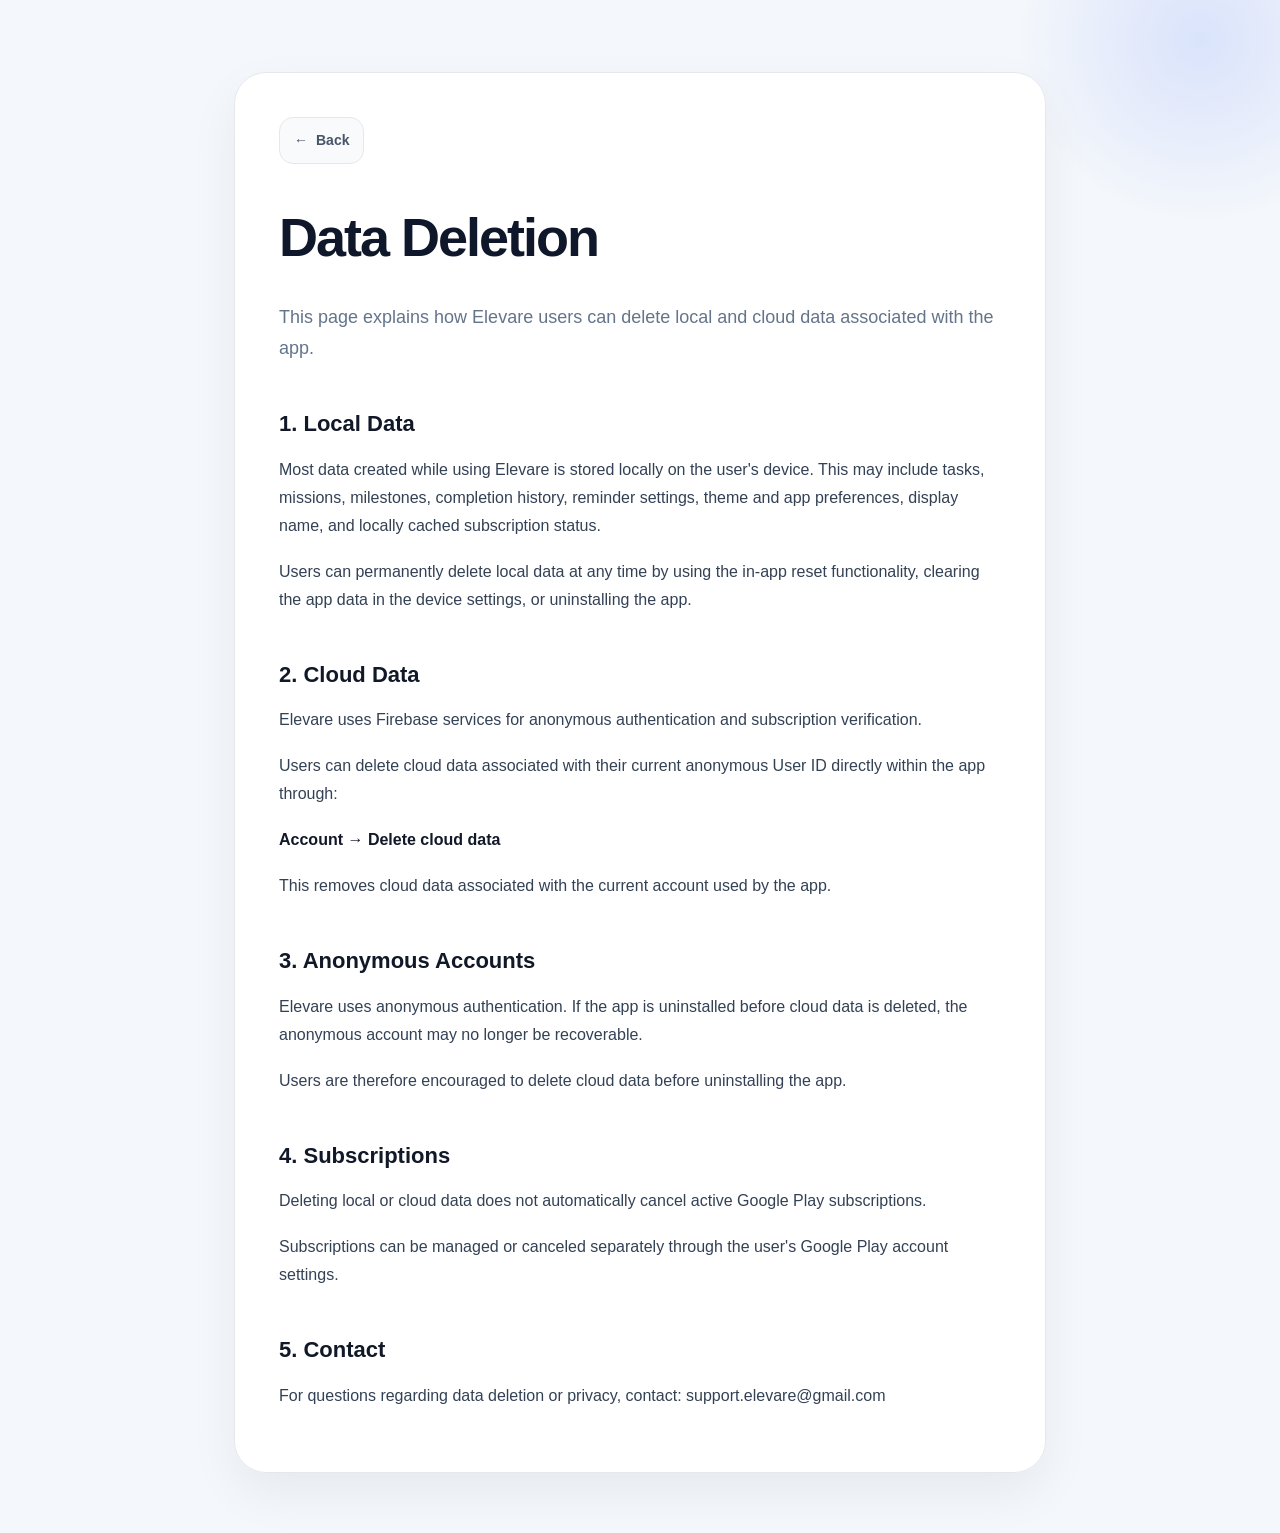
==== data-deletion.html @ 18ff1033 "- added data-deletion page" ====
<!DOCTYPE html>
<html lang="en" translate="no">

<head>
  <meta charset="UTF-8">
  <meta name="viewport" content="width=device-width, initial-scale=1.0">
  <meta name="google" content="notranslate">
  <link rel="stylesheet" href="legal.css">
  <title>Data Deletion • Elevare</title>
</head>

<body translate="no">

  <div class="background-orb"></div>

  <div class="container">
    <div class="legal-card">

      <a class="back-link" href="index.html">
        <span>←</span>
        <span>Back</span>
      </a>

      <h1>Data Deletion</h1>

      <p class="intro-text">
        This page explains how Elevare users can delete local and cloud data
        associated with the app.
      </p>

      <h2>1. Local Data</h2>
      <p>
        Most data created while using Elevare is stored locally on the user's device.
        This may include tasks, missions, milestones, completion history, reminder settings,
        theme and app preferences, display name, and locally cached subscription status.
      </p>

      <p>
        Users can permanently delete local data at any time by using the in-app reset
        functionality, clearing the app data in the device settings, or uninstalling the app.
      </p>

      <h2>2. Cloud Data</h2>
      <p>
        Elevare uses Firebase services for anonymous authentication and subscription
        verification.
      </p>

      <p>
        Users can delete cloud data associated with their current anonymous User ID directly
        within the app through:
      </p>

      <p>
        <strong>Account → Delete cloud data</strong>
      </p>

      <p>
        This removes cloud data associated with the current account used by the app.
      </p>

      <h2>3. Anonymous Accounts</h2>
      <p>
        Elevare uses anonymous authentication. If the app is uninstalled before cloud data is
        deleted, the anonymous account may no longer be recoverable.
      </p>

      <p>
        Users are therefore encouraged to delete cloud data before uninstalling the app.
      </p>

      <h2>4. Subscriptions</h2>
      <p>
        Deleting local or cloud data does not automatically cancel active Google Play
        subscriptions.
      </p>

      <p>
        Subscriptions can be managed or canceled separately through the user's Google Play
        account settings.
      </p>

      <h2>5. Contact</h2>
      <p>
        For questions regarding data deletion or privacy, contact:
        support.elevare@gmail.com
      </p>

    </div>
  </div>

</body>

</html>
---- legal.css ----
* {
  box-sizing: border-box;
}

body {
  margin: 0;
  padding: 0;

  font-family: Inter, Arial, sans-serif;

  background: #f4f7fb;
  color: #111827;

  line-height: 1.75;
}

.background-orb {
  position: fixed;

  top: -140px;
  right: -100px;

  width: 360px;
  height: 360px;

  border-radius: 50%;

  background: radial-gradient(
    circle,
    rgba(79, 124, 255, 0.16) 0%,
    rgba(79, 124, 255, 0) 72%
  );

  pointer-events: none;
}

.container {
  max-width: 860px;

  margin: 0 auto;

  padding: 72px 24px 60px;

  position: relative;
  z-index: 1;
}

.legal-card {
  background: rgba(255, 255, 255, 0.94);

  border: 1px solid #e5e7eb;
  border-radius: 32px;

  padding: 44px;

  box-shadow:
    0 20px 50px rgba(15, 23, 42, 0.06);
}

.back-link {
  display: inline-flex;
  align-items: center;
  gap: 8px;

  margin-bottom: 26px;

  padding: 10px 14px;

  text-decoration: none;

  color: #475569;

  font-size: 14px;
  font-weight: 700;

  background: rgba(248, 250, 252, 0.92);

  border: 1px solid #e5e7eb;
  border-radius: 14px;

  transition: all 0.18s ease;
}

.back-link:hover {
  color: #4f7cff;

  border-color: rgba(79, 124, 255, 0.24);

  transform: translateY(-1px);

  box-shadow:
    0 8px 20px rgba(79, 124, 255, 0.08);
}

h1 {
  margin: 0;

  font-size: 54px;
  font-weight: 800;

  letter-spacing: -2px;

  color: #0f172a;
}

.intro-text {
  margin-top: 18px;
  margin-bottom: 42px;

  font-size: 18px;

  color: #64748b;

  line-height: 1.7;
}

h2 {
  margin-top: 42px;
  margin-bottom: 12px;

  font-size: 22px;
  font-weight: 800;

  color: #111827;
}

p {
  margin: 0 0 18px;

  color: #334155;

  font-size: 16px;
}

ul {
  margin-top: 0;
  margin-bottom: 22px;

  padding-left: 22px;

  color: #334155;
}

li {
  margin-bottom: 8px;
}

strong {
  color: #111827;
}

a {
  color: #4f7cff;
  text-decoration: none;
}

a:hover {
  text-decoration: underline;
}

@media (max-width: 768px) {
  .container {
    padding: 36px 18px 32px;
  }

  .legal-card {
    padding: 30px 24px;

    border-radius: 26px;
  }

  h1 {
    font-size: 42px;

    letter-spacing: -1.4px;
  }

  .intro-text {
    font-size: 16px;

    margin-bottom: 34px;
  }

  h2 {
    margin-top: 34px;

    font-size: 20px;
  }

  p,
  li {
    font-size: 15px;
  }

  .background-orb {
    width: 240px;
    height: 240px;

    top: -80px;
    right: -70px;
  }
}
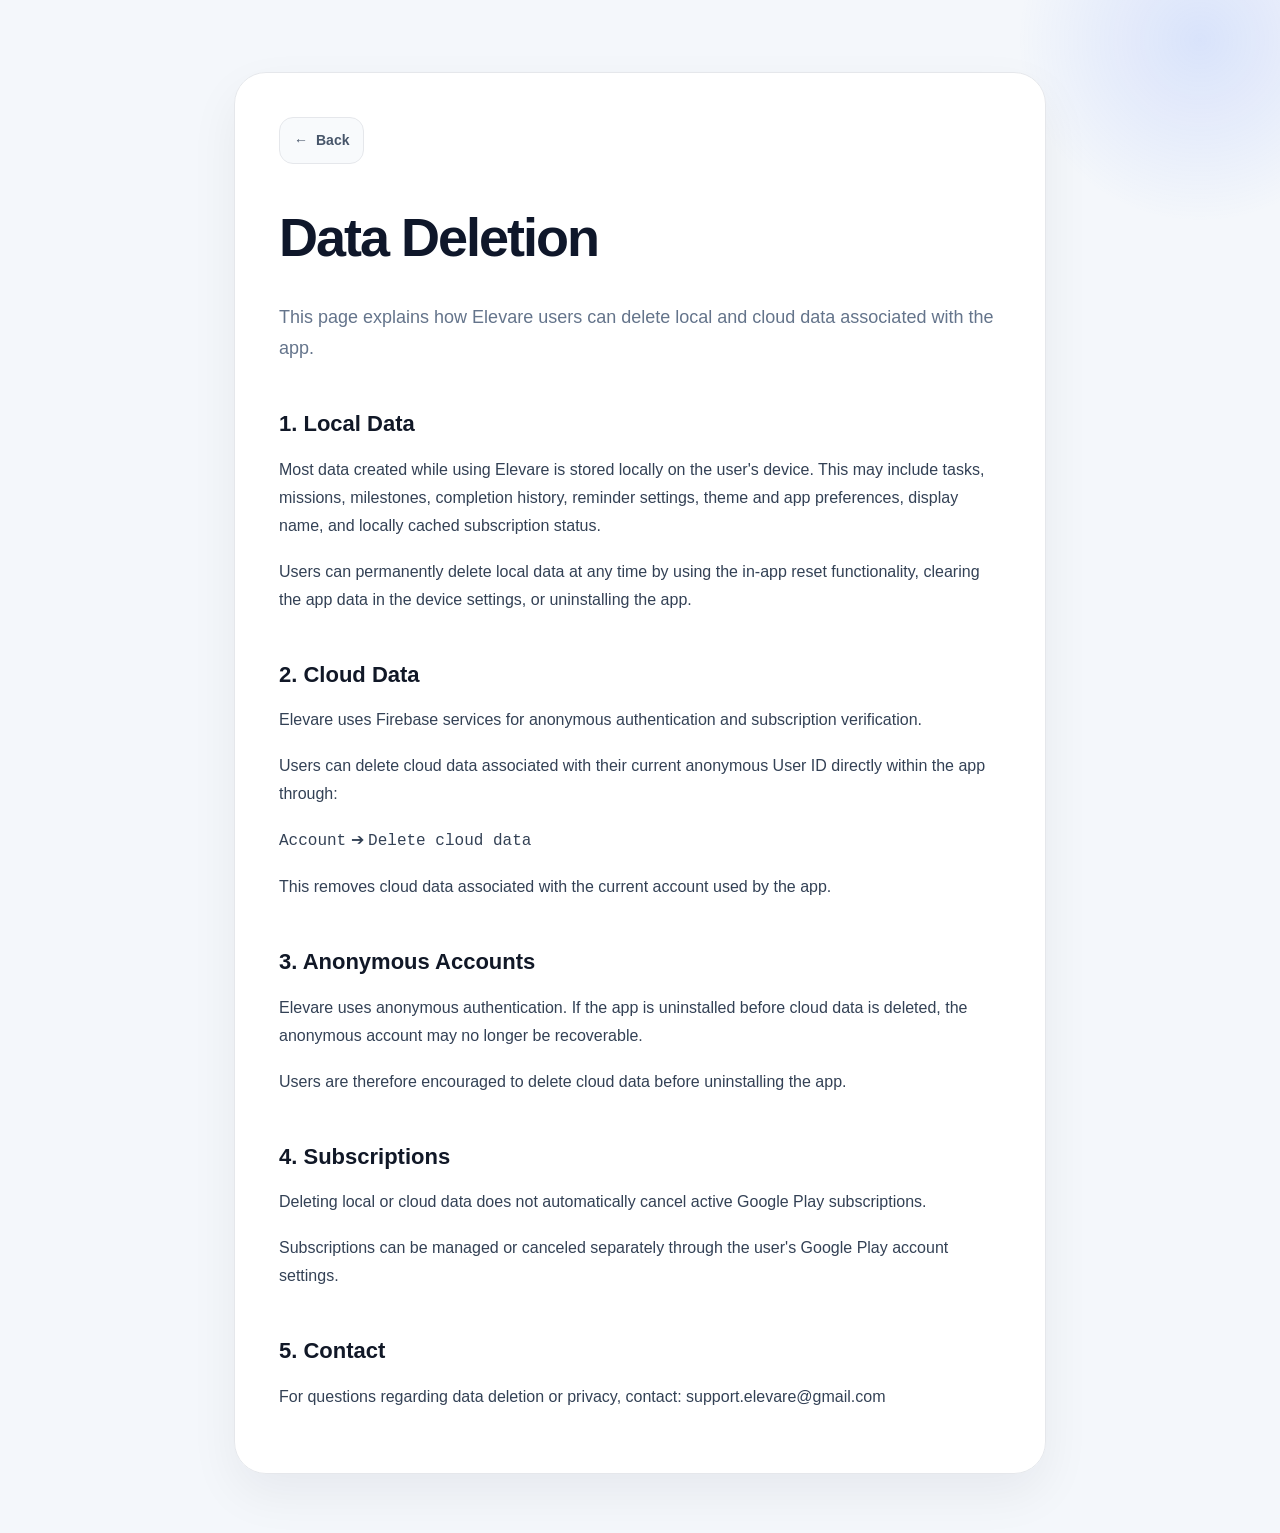
==== commit d926d578: "- improved data deletion page" ====
--- a/data-deletion.html
+++ b/data-deletion.html
@@ -52,7 +52,7 @@
       </p>
 
       <p>
-        <strong>Account → Delete cloud data</strong>
+        <kbd>Account</kbd> ➔ <kbd>Delete cloud data</kbd>
       </p>
 
       <p>
